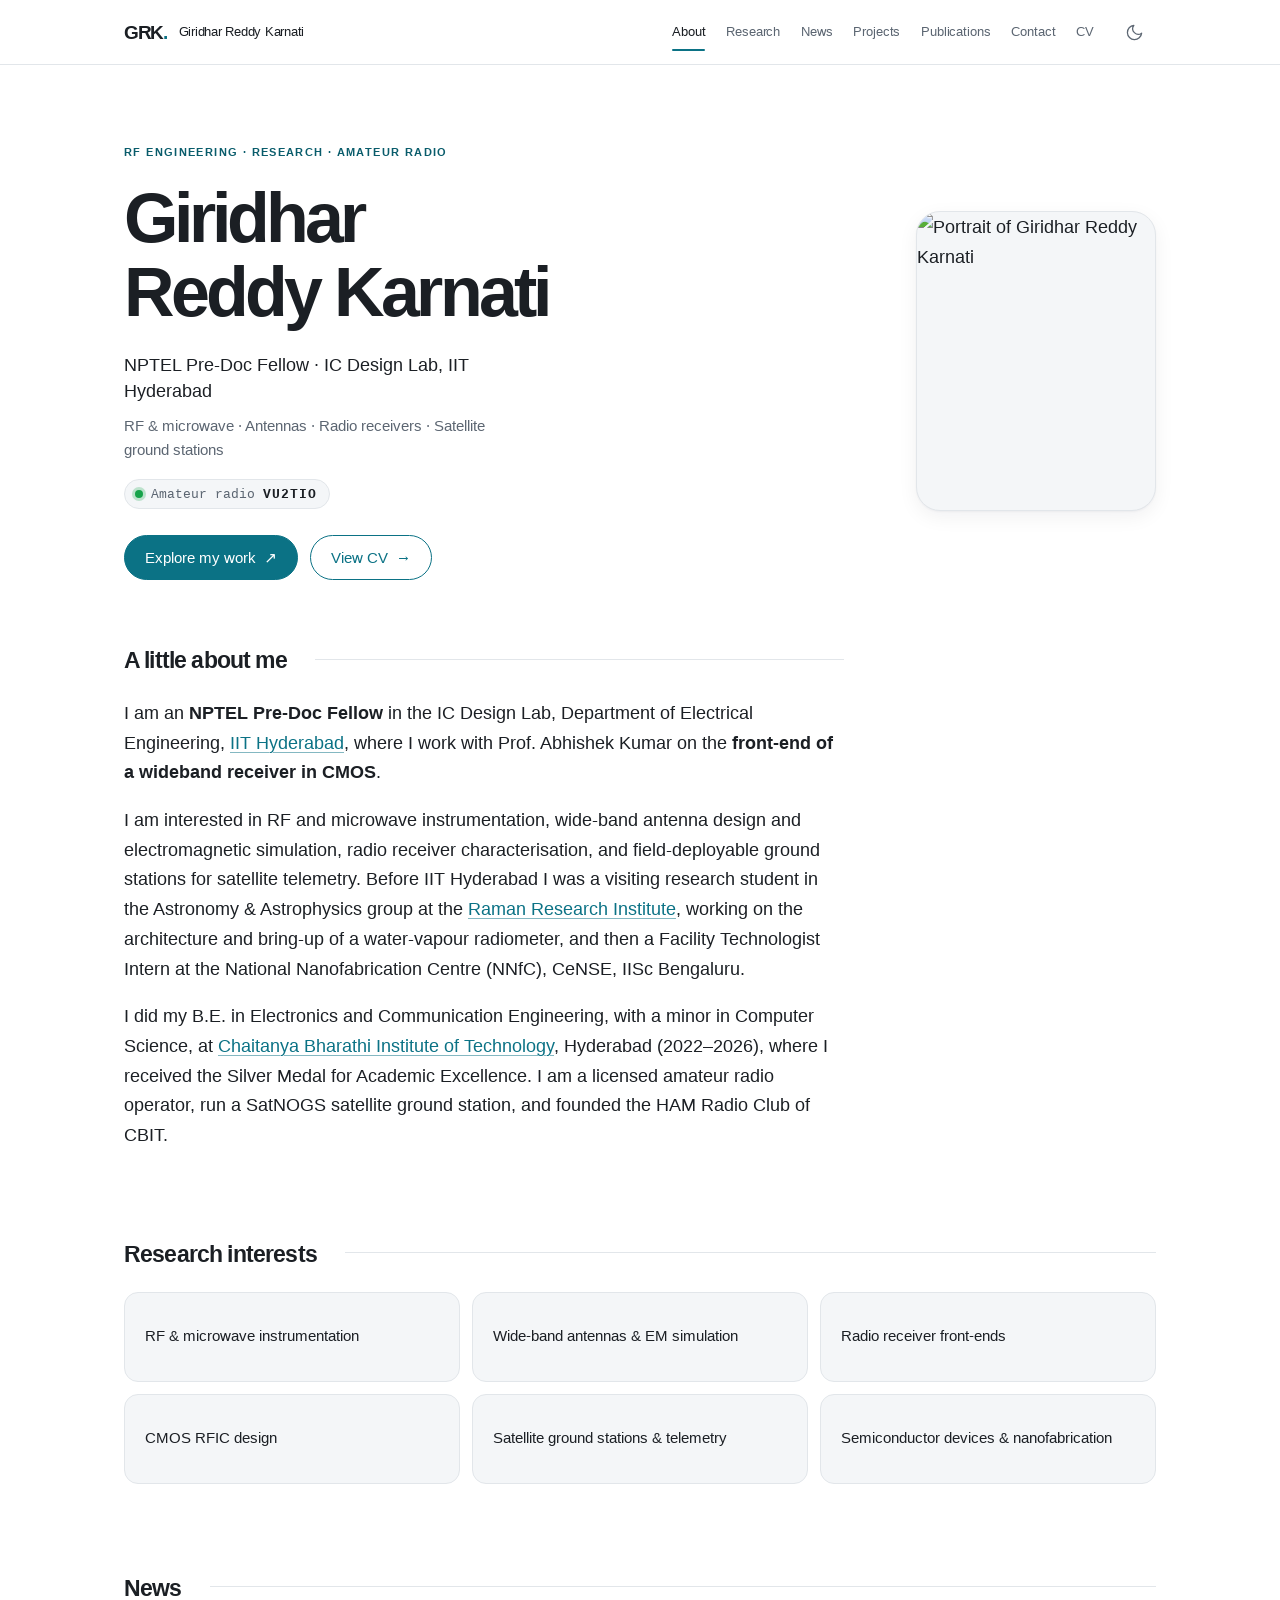
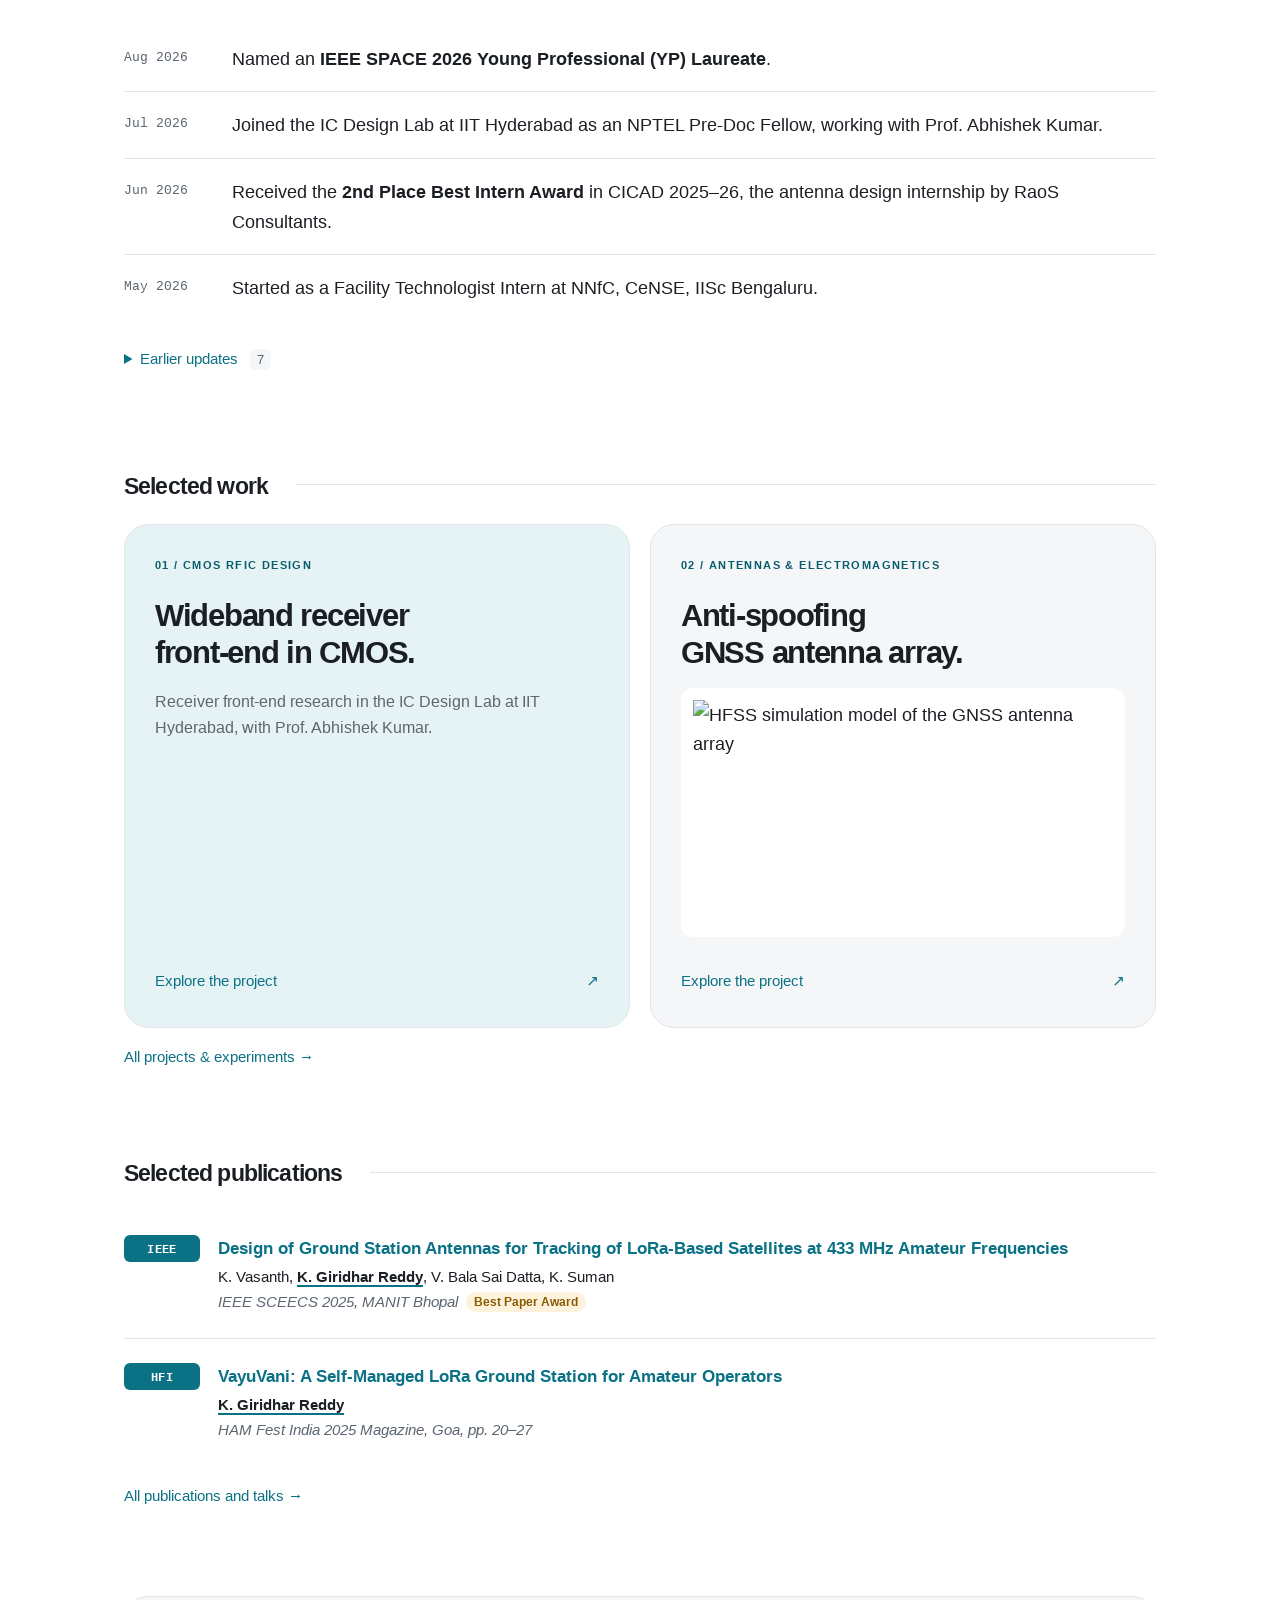
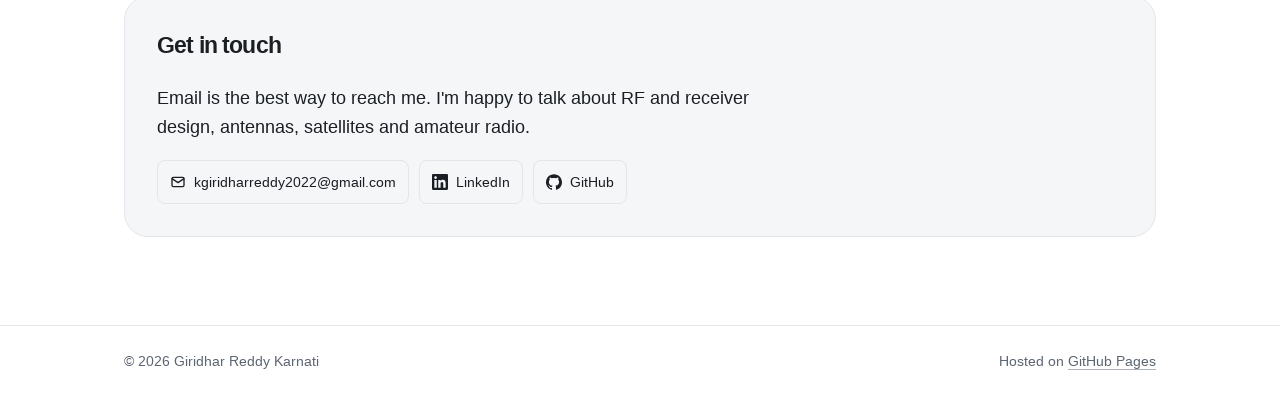
==== index.html @ cb10582d "Refine portfolio navigation, section browsing and visual hierarchy" ====
<!doctype html>
<html lang="en">
  <head>
    <meta charset="utf-8" />
    <meta name="viewport" content="width=device-width, initial-scale=1" />
    <title>Giridhar Reddy Karnati</title>
    <meta
      name="description"
      content="Giridhar Reddy Karnati (K. Giridhar Reddy) — NPTEL Pre-Doc Fellow in the IC Design Lab at IIT Hyderabad, working on RF and microwave instrumentation, wide-band antennas, radio receivers and satellite ground stations."
    />
    <meta name="author" content="Giridhar Reddy Karnati" />
    <link rel="canonical" href="https://giridharreddyk.github.io/" />

    <!-- How the link looks when shared on LinkedIn / WhatsApp / X -->
    <meta property="og:type" content="profile" />
    <meta property="og:site_name" content="Giridhar Reddy Karnati" />
    <meta property="og:title" content="Giridhar Reddy Karnati" />
    <meta property="og:description" content="NPTEL Pre-Doc Fellow, IC Design Lab, IIT Hyderabad · RF & microwave, antennas, radio receivers, satellite ground stations · VU2TIO" />
    <meta property="og:url" content="https://giridharreddyk.github.io/" />
    <meta property="og:image" content="https://giridharreddyk.github.io/assets/img/og-card.jpg" />
    <meta property="og:image:width" content="1200" />
    <meta property="og:image:height" content="630" />
    <meta property="og:image:alt" content="Giridhar Reddy Karnati: photo, name, role and research areas" />
    <meta name="twitter:card" content="summary_large_image" />
    <meta name="theme-color" content="#0b7285" />

    <link rel="icon" href="assets/img/favicon.svg" type="image/svg+xml" />

    <!-- Apply the saved light/dark choice before the page paints -->
    <script>
      (function () {
        try {
          var t = localStorage.getItem("theme");
          if (t === "light" || t === "dark") document.documentElement.setAttribute("data-theme", t);
        } catch (e) {}
      })();
    </script>

    <link rel="preload" href="assets/fonts/ibm-plex-sans-latin.woff2" as="font" type="font/woff2" crossorigin />
    <link rel="preload" href="assets/fonts/ibm-plex-serif-600-latin.woff2" as="font" type="font/woff2" crossorigin />
    <link
      rel="preload"
      as="image"
      href="assets/img/profile.jpg"
      imagesrcset="assets/img/profile-300.jpg 300w, assets/img/profile.jpg 600w"
      imagesizes="(max-width: 640px) 140px, 240px"
      type="image/jpeg"
      fetchpriority="high"
    />
    <link rel="stylesheet" href="assets/css/style.css" />
    <script src="assets/js/main.js" defer></script>

    <!-- Structured data (schema.org Person) -->
    <script type="application/ld+json">
      {
        "@context": "https://schema.org",
        "@type": "Person",
        "@id": "https://giridharreddyk.github.io/#me",
        "name": "Giridhar Reddy Karnati",
        "alternateName": ["K. Giridhar Reddy", "Karnati Giridhar Reddy"],
        "url": "https://giridharreddyk.github.io/",
        "image": "https://giridharreddyk.github.io/assets/img/profile.jpg",
        "jobTitle": "NPTEL Pre-Doc Fellow",
        "affiliation": {
          "@type": "CollegeOrUniversity",
          "name": "Indian Institute of Technology Hyderabad"
        },
        "alumniOf": {
          "@type": "CollegeOrUniversity",
          "name": "Chaitanya Bharathi Institute of Technology"
        },
        "memberOf": [
          { "@type": "Organization", "name": "IEEE" },
          { "@type": "Organization", "name": "AMSAT" },
          { "@type": "Organization", "name": "Applied Computational Electromagnetics Society" },
          { "@type": "Organization", "name": "RISC-V International" }
        ],
        "knowsAbout": [
          "RF and microwave engineering",
          "Antenna design",
          "Electromagnetic simulation",
          "Radio receivers",
          "Satellite ground stations",
          "Nanofabrication"
        ],
        "sameAs": ["https://www.linkedin.com/in/kgiridharreddy", "https://github.com/giridharreddyk"]
      }
    </script>
  </head>

  <body class="home-page">
    <a class="skip-link" href="#main">Skip to content</a>

    <header class="site-header">
      <nav class="container nav" aria-label="Main">
        <a class="brand" href="#about" aria-label="Giridhar Reddy Karnati — home"><span class="brand-mark" aria-hidden="true">GRK<span>.</span></span><span class="brand-name">Giridhar Reddy Karnati</span></a>
        <div class="nav-right">
          <button class="icon-btn nav-toggle" type="button" aria-expanded="false" aria-controls="nav-links" aria-label="Open menu">
            <svg viewBox="0 0 24 24" aria-hidden="true"><path class="menu-line-top" d="M4 8h16" /><path class="menu-line-bottom" d="M4 16h16" /></svg>
          </button>
          <ul class="nav-links" id="nav-links">
            <li><a href="#about">About</a></li>
            <li><a href="#research">Research</a></li>
            <li><a href="#news">News</a></li>
            <li><a href="#projects">Projects</a></li>
            <li><a href="#publications">Publications</a></li>
            <li><a href="#contact">Contact</a></li>
            <li><a href="cv.html">CV</a></li>
          </ul>
          <button class="icon-btn theme-toggle" type="button" aria-label="Toggle dark mode">
            <svg class="icon-moon" viewBox="0 0 24 24" aria-hidden="true"><path d="M21 12.8A9 9 0 1 1 11.2 3a7 7 0 0 0 9.8 9.8z" /></svg>
            <svg class="icon-sun" viewBox="0 0 24 24" aria-hidden="true">
              <circle cx="12" cy="12" r="4" />
              <path d="M12 2v2M12 20v2M4.9 4.9l1.4 1.4M17.7 17.7l1.4 1.4M2 12h2M20 12h2M4.9 19.1l1.4-1.4M17.7 6.3l1.4-1.4" />
            </svg>
          </button>
        </div>
      </nav>
    </header>

    <main id="main" class="page" tabindex="-1">
      <div class="container">
        <!-- ===== Intro ===== -->
        <section id="about" class="hero" tabindex="-1" aria-labelledby="name">
          <div>
            <p class="eyebrow">RF engineering · Research · Amateur radio</p>
            <h1 id="name" class="hero-name">Giridhar Reddy Karnati</h1>
            <p class="hero-role">NPTEL Pre-Doc Fellow · IC Design Lab, IIT Hyderabad</p>
            <p class="hero-meta">RF &amp; microwave · Antennas · Radio receivers · Satellite ground stations</p>
            <p class="callsign" title="Licensed amateur radio operator (General Grade)">
              <span class="dot" aria-hidden="true"></span>
              Amateur radio <b>VU2TIO</b>
            </p>
            <div class="hero-actions">
              <a class="btn" href="#projects">Explore my work <span aria-hidden="true">↗</span></a>
              <a class="btn btn-ghost" href="cv.html">View CV <span aria-hidden="true">→</span></a>
            </div>
          </div>
          <figure class="hero-photo">
            <img
              src="assets/img/profile.jpg"
              srcset="assets/img/profile-300.jpg 300w, assets/img/profile.jpg 600w"
              sizes="(max-width: 640px) 140px, 240px"
              alt="Portrait of Giridhar Reddy Karnati"
              width="600"
              height="750"
              fetchpriority="high"
              decoding="sync"
              onerror="this.onerror=null;this.removeAttribute('srcset');this.src='assets/img/profile-placeholder.svg'"
            />
          </figure>
        </section>

        <!-- ===== About ===== -->
        <section class="prose about-copy" aria-labelledby="about-title">
          <h2 class="section-title" id="about-title">A little about me</h2>
          <p>
            I am an <strong>NPTEL Pre-Doc Fellow</strong> in the IC Design Lab, Department of Electrical Engineering,
            <a href="https://www.iith.ac.in/">IIT Hyderabad</a>, where I work with Prof. Abhishek Kumar on the
            <strong>front-end of a wideband receiver in CMOS</strong>.
          </p>
          <p>
            I am interested in RF and microwave instrumentation, wide-band antenna design and electromagnetic simulation, radio
            receiver characterisation, and field-deployable ground stations for satellite telemetry. Before IIT Hyderabad I was a
            visiting research student in the Astronomy &amp; Astrophysics group at the
            <a href="https://www.rri.res.in/">Raman Research Institute</a>, working on the architecture and bring-up of a
            water-vapour radiometer, and then a Facility Technologist Intern at the National Nanofabrication Centre (NNfC), CeNSE,
            IISc Bengaluru.
          </p>
          <p>
            I did my B.E. in Electronics and Communication Engineering, with a minor in Computer Science, at
            <a href="https://www.cbit.ac.in/">Chaitanya Bharathi Institute of Technology</a>, Hyderabad (2022–2026), where I
            received the Silver Medal for Academic Excellence. I am a licensed amateur radio operator, run a SatNOGS satellite
            ground station, and founded the HAM Radio Club of CBIT.
          </p>
        </section>

        <!-- ===== Interests ===== -->
        <section id="research" class="section" tabindex="-1" aria-labelledby="interests-title">
          <h2 class="section-title" id="interests-title">Research interests</h2>
          <ul class="chips">
            <li class="chip">RF &amp; microwave instrumentation</li>
            <li class="chip">Wide-band antennas &amp; EM simulation</li>
            <li class="chip">Radio receiver front-ends</li>
            <li class="chip">CMOS RFIC design</li>
            <li class="chip">Satellite ground stations &amp; telemetry</li>
            <li class="chip">Semiconductor devices &amp; nanofabrication</li>
          </ul>
        </section>

        <!-- ===== News ===== -->
        <section id="news" class="section" tabindex="-1" aria-labelledby="news-title">
          <h2 class="section-title" id="news-title">News</h2>
          <ul class="news">
            <li>
              <time datetime="2026-08">Aug 2026</time>
              <span>Named an <strong>IEEE SPACE 2026 Young Professional (YP) Laureate</strong>.</span>
            </li>
            <li>
              <time datetime="2026-07">Jul 2026</time>
              <span>Joined the IC Design Lab at IIT Hyderabad as an NPTEL Pre-Doc Fellow, working with Prof. Abhishek Kumar.</span>
            </li>
            <li>
              <time datetime="2026-06">Jun 2026</time>
              <span>Received the <strong>2nd Place Best Intern Award</strong> in CICAD 2025–26, the antenna design internship by RaoS Consultants.</span>
            </li>
            <li>
              <time datetime="2026-05">May 2026</time>
              <span>Started as a Facility Technologist Intern at NNfC, CeNSE, IISc Bengaluru.</span>
            </li>
          </ul>
          <details class="news-archive">
            <summary>Earlier updates <span class="archive-count">7</span></summary>
            <ul class="news">
            <li>
              <time datetime="2026-01">Jan 2026</time>
              <span>Received the <strong>Dayton Amateur Radio Association Scholarship</strong> from the ARRL Foundation (USA), featured in <em>QST</em>.</span>
            </li>
            <li>
              <time datetime="2025-12">Dec 2025</time>
              <span>Attended IEEE MAPCON 2025 in Kochi as a B.Tech Initiative student, with a travel grant.</span>
            </li>
            <li>
              <time datetime="2025-11">Nov 2025</time>
              <span>Joined the Raman Research Institute, Bengaluru as a Visiting Research Student, working on a water-vapour radiometer.</span>
            </li>
            <li>
              <time datetime="2025-10">Oct 2025</time>
              <span>
                Gave a talk at <a href="https://hfi2025.in/">HamFest India 2025</a>, Goa, on running a private, self-managed LoRa
                satellite ground station with VayuVani, the open-source platform created by Chandra Tungathurthi.
              </span>
            </li>
            <li>
              <time datetime="2025-07">Jul 2025</time>
              <span>Selected as one of 100 students nationwide for the IISc Electrical Engineering Summer School (EESS-25).</span>
            </li>
            <li>
              <time datetime="2025-03">Mar 2025</time>
              <span>
                Won <strong>1st place</strong> for paper presentation at VANSH-2K25 (Vignan Institute of Technology and Science)
                and for poster presentation at Aakruthi 2025 (University College of Engineering, Osmania University).
              </span>
            </li>
            <li>
              <time datetime="2025-01">Jan 2025</time>
              <span>
                Won the <strong>Best Paper Award</strong> at IEEE SCEECS 2025, MANIT Bhopal, for our paper on
                <a href="publications.html">ground-station antennas for 433 MHz LoRa satellites</a>.
              </span>
            </li>
            </ul>
          </details>
        </section>

        <!-- Selected work: links open the full project descriptions. -->
        <section id="projects" class="section" tabindex="-1" aria-labelledby="projects-title">
          <h2 class="section-title" id="projects-title">Selected work</h2>
          <ul class="featured-work">
            <li class="work-card work-card-current">
              <p class="eyebrow">01 / CMOS RFIC design</p>
              <h3>Wideband receiver<br />front-end in CMOS.</h3>
              <p>Receiver front-end research in the IC Design Lab at IIT Hyderabad, with Prof. Abhishek Kumar.</p>
              <a class="work-link" href="projects.html#wideband-receiver">Explore the project <span aria-hidden="true">↗</span></a>
            </li>
            <li class="work-card">
              <p class="eyebrow">02 / Antennas &amp; electromagnetics</p>
              <h3>Anti-spoofing<br />GNSS antenna array.</h3>
              <figure class="work-figure">
                <img src="assets/img/projects/crpa-hfss-model.png" alt="HFSS simulation model of the GNSS antenna array" width="678" height="466" loading="lazy" decoding="async" />
              </figure>
              <a class="work-link" href="projects.html#gnss-array">Explore the project <span aria-hidden="true">↗</span></a>
            </li>
          </ul>
          <p class="more"><a href="projects.html">All projects &amp; experiments <span aria-hidden="true">→</span></a></p>
        </section>

        <!-- ===== Selected publications ===== -->
        <section id="publications" class="section" tabindex="-1" aria-labelledby="pubs-title">
          <h2 class="section-title" id="pubs-title">Selected publications</h2>
          <ol class="pub-list">
            <li class="pub">
              <span class="pub-badge">IEEE</span>
              <div class="pub-body">
                <p class="pub-title">
                  <a href="https://ieeexplore.ieee.org/document/10940725">Design of Ground Station Antennas for Tracking of LoRa-Based Satellites at 433 MHz Amateur Frequencies</a>
                </p>
                <p class="pub-authors">K. Vasanth, <span class="me">K. Giridhar Reddy</span>, V. Bala Sai Datta, K. Suman</p>
                <p class="pub-venue">IEEE SCEECS 2025, MANIT Bhopal <span class="award">Best Paper Award</span></p>
              </div>
            </li>
            <li class="pub">
              <span class="pub-badge">HFI</span>
              <div class="pub-body">
                <p class="pub-title">
                  <a href="https://hfi2025.in/hfimag.pdf">VayuVani: A Self-Managed LoRa Ground Station for Amateur Operators</a>
                </p>
                <p class="pub-authors"><span class="me">K. Giridhar Reddy</span></p>
                <p class="pub-venue">HAM Fest India 2025 Magazine, Goa, pp. 20–27</p>
              </div>
            </li>
          </ol>
          <p class="more"><a href="publications.html">All publications and talks →</a></p>
        </section>

        <!-- ===== Contact ===== -->
        <section id="contact" class="section" tabindex="-1" aria-labelledby="contact-title">
          <h2 class="section-title" id="contact-title">Get in touch</h2>
          <p>Email is the best way to reach me. I'm happy to talk about RF and receiver design, antennas, satellites and amateur radio.</p>
          <ul class="socials">
            <li>
              <a href="mailto:kgiridharreddy2022@gmail.com">
                <svg class="stroke" viewBox="0 0 24 24" aria-hidden="true"><rect x="3" y="5" width="18" height="14" rx="2" /><path d="m3 7 9 6 9-6" /></svg>
                kgiridharreddy2022@gmail.com
              </a>
            </li>
            <li>
              <a href="https://www.linkedin.com/in/kgiridharreddy" rel="me">
                <svg viewBox="0 0 24 24" aria-hidden="true">
                  <path
                    d="M20.447 20.452h-3.554v-5.569c0-1.328-.027-3.037-1.852-3.037-1.853 0-2.136 1.445-2.136 2.939v5.667H9.351V9h3.414v1.561h.046c.477-.9 1.637-1.85 3.37-1.85 3.601 0 4.267 2.37 4.267 5.455v6.286zM5.337 7.433c-1.144 0-2.063-.926-2.063-2.065 0-1.138.92-2.063 2.063-2.063 1.14 0 2.064.925 2.064 2.063 0 1.139-.925 2.065-2.064 2.065zm1.782 13.019H3.555V9h3.564v11.452zM22.225 0H1.771C.792 0 0 .774 0 1.729v20.542C0 23.227.792 24 1.771 24h20.451C23.2 24 24 23.227 24 22.271V1.729C24 .774 23.2 0 22.222 0h.003z"
                  />
                </svg>
                LinkedIn
              </a>
            </li>
            <li>
              <a href="https://github.com/giridharreddyk" rel="me">
                <svg viewBox="0 0 24 24" aria-hidden="true">
                  <path
                    d="M12 .297c-6.63 0-12 5.373-12 12 0 5.303 3.438 9.8 8.205 11.385.6.113.82-.258.82-.577 0-.285-.01-1.04-.015-2.04-3.338.724-4.042-1.61-4.042-1.61C4.422 18.07 3.633 17.7 3.633 17.7c-1.087-.744.084-.729.084-.729 1.205.084 1.838 1.236 1.838 1.236 1.07 1.835 2.809 1.305 3.495.998.108-.776.417-1.305.76-1.605-2.665-.3-5.466-1.332-5.466-5.93 0-1.31.465-2.38 1.235-3.22-.135-.303-.54-1.523.105-3.176 0 0 1.005-.322 3.3 1.23.96-.267 1.98-.399 3-.405 1.02.006 2.04.138 3 .405 2.28-1.552 3.285-1.23 3.285-1.23.645 1.653.24 2.873.12 3.176.765.84 1.23 1.91 1.23 3.22 0 4.61-2.805 5.625-5.475 5.92.42.36.81 1.096.81 2.22 0 1.606-.015 2.896-.015 3.286 0 .315.21.69.825.57C20.565 22.092 24 17.592 24 12.297c0-6.627-5.373-12-12-12"
                  />
                </svg>
                GitHub
              </a>
            </li>
          </ul>
        </section>
      </div>
    </main>

    <footer class="site-footer">
      <div class="container">
        <p>© <span data-year>2026</span> Giridhar Reddy Karnati</p>
        <p>Hosted on <a href="https://pages.github.com/">GitHub Pages</a></p>
      </div>
    </footer>
  </body>
</html>
---- assets/css/style.css ----
/* ==========================================================================
   Giridhar Reddy Karnati — personal website
   Hand-written stylesheet: no frameworks, no build step.
   Written in modern CSS: light-dark() colour tokens, native nesting and
   logical properties.

   Sections
   0. Fonts
   1. Design tokens (colours, fonts, sizes)
   2. Base / reset
   3. Header & navigation
   4. Page layout & headings
   5. Home page (hero, chips, news, socials)
   6. Publications
   7. Projects
   8. CV
   9. Footer, 404, utilities
   10. Print
   ========================================================================== */

/* ---------- Fonts: IBM Plex, self-hosted (SIL OFL 1.1, see assets/fonts/LICENSE.txt) ---------- */
@font-face {
  font-family: "IBM Plex Sans";
  font-style: normal;
  font-weight: 400 600;
  font-display: swap;
  src: url("../fonts/ibm-plex-sans-latin.woff2") format("woff2");
  unicode-range: U+0000-00FF, U+0131, U+0152-0153, U+02BB-02BC, U+02C6, U+02DA, U+02DC, U+0304, U+0308, U+0329, U+2000-206F, U+20AC, U+2122, U+2191, U+2193, U+2212, U+2215, U+FEFF, U+FFFD;
}

@font-face {
  font-family: "IBM Plex Sans";
  font-style: normal;
  font-weight: 400 600;
  font-display: swap;
  src: url("../fonts/ibm-plex-sans-greek.woff2") format("woff2");
  unicode-range: U+0370-0377, U+037A-037F, U+0384-038A, U+038C, U+038E-03A1, U+03A3-03FF;
}

@font-face {
  font-family: "IBM Plex Sans";
  font-style: italic;
  font-weight: 400;
  font-display: swap;
  src: url("../fonts/ibm-plex-sans-400-italic-latin.woff2") format("woff2");
  unicode-range: U+0000-00FF, U+0131, U+0152-0153, U+02BB-02BC, U+02C6, U+02DA, U+02DC, U+0304, U+0308, U+0329, U+2000-206F, U+20AC, U+2122, U+2191, U+2193, U+2212, U+2215, U+FEFF, U+FFFD;
}

@font-face {
  font-family: "IBM Plex Serif";
  font-style: normal;
  font-weight: 500;
  font-display: swap;
  src: url("../fonts/ibm-plex-serif-500-latin.woff2") format("woff2");
  unicode-range: U+0000-00FF, U+0131, U+0152-0153, U+02BB-02BC, U+02C6, U+02DA, U+02DC, U+0304, U+0308, U+0329, U+2000-206F, U+20AC, U+2122, U+2191, U+2193, U+2212, U+2215, U+FEFF, U+FFFD;
}

@font-face {
  font-family: "IBM Plex Serif";
  font-style: normal;
  font-weight: 600;
  font-display: swap;
  src: url("../fonts/ibm-plex-serif-600-latin.woff2") format("woff2");
  unicode-range: U+0000-00FF, U+0131, U+0152-0153, U+02BB-02BC, U+02C6, U+02DA, U+02DC, U+0304, U+0308, U+0329, U+2000-206F, U+20AC, U+2122, U+2191, U+2193, U+2212, U+2215, U+FEFF, U+FFFD;
}

@font-face {
  font-family: "IBM Plex Mono";
  font-style: normal;
  font-weight: 400;
  font-display: swap;
  src: url("../fonts/ibm-plex-mono-400-latin.woff2") format("woff2");
  unicode-range: U+0000-00FF, U+0131, U+0152-0153, U+02BB-02BC, U+02C6, U+02DA, U+02DC, U+0304, U+0308, U+0329, U+2000-206F, U+20AC, U+2122, U+2191, U+2193, U+2212, U+2215, U+FEFF, U+FFFD;
}

@font-face {
  font-family: "IBM Plex Mono";
  font-style: normal;
  font-weight: 600;
  font-display: swap;
  src: url("../fonts/ibm-plex-mono-600-latin.woff2") format("woff2");
  unicode-range: U+0000-00FF, U+0131, U+0152-0153, U+02BB-02BC, U+02C6, U+02DA, U+02DC, U+0304, U+0308, U+0329, U+2000-206F, U+20AC, U+2122, U+2191, U+2193, U+2212, U+2215, U+FEFF, U+FFFD;
}

/* Metric-matched fallbacks: a local system font scaled to take the same space as IBM Plex,
   so text does not reflow (layout shift) when the web fonts finish loading. */
@font-face {
  font-family: "IBM Plex Sans Fallback";
  font-style: normal;
  font-weight: 400;
  src: local("Arial"), local("Helvetica"), local("Liberation Sans"), local("Arimo");
  size-adjust: 100.21%;
  ascent-override: 102.29%;
  descent-override: 27.44%;
  line-gap-override: 0.00%;
}

@font-face {
  font-family: "IBM Plex Sans Fallback";
  font-style: normal;
  font-weight: 600;
  src: local("Arial Bold"), local("Arial-BoldMT"), local("Helvetica Bold"), local("Liberation Sans Bold"), local("Arimo Bold");
  size-adjust: 97.35%;
  ascent-override: 105.29%;
  descent-override: 28.25%;
  line-gap-override: 0.00%;
}

@font-face {
  font-family: "IBM Plex Sans Fallback";
  font-style: italic;
  font-weight: 400;
  src: local("Arial Italic"), local("Arial-ItalicMT"), local("Helvetica Oblique"), local("Liberation Sans Italic"), local("Arimo Italic");
  size-adjust: 98.89%;
  ascent-override: 103.65%;
  descent-override: 27.81%;
  line-gap-override: 0.00%;
}

@font-face {
  font-family: "IBM Plex Serif Fallback";
  font-style: normal;
  font-weight: 500;
  src: local("Times New Roman"), local("TimesNewRomanPSMT"), local("Times"), local("Liberation Serif"), local("Tinos");
  size-adjust: 116.53%;
  ascent-override: 87.96%;
  descent-override: 23.60%;
  line-gap-override: 0.00%;
}

@font-face {
  font-family: "IBM Plex Serif Fallback";
  font-style: normal;
  font-weight: 600;
  src: local("Times New Roman Bold"), local("TimesNewRomanPS-BoldMT"), local("Times Bold"), local("Liberation Serif Bold"), local("Tinos Bold");
  size-adjust: 110.99%;
  ascent-override: 92.35%;
  descent-override: 24.78%;
  line-gap-override: 0.00%;
}

@font-face {
  font-family: "IBM Plex Mono Fallback";
  font-style: normal;
  font-weight: 400;
  src: local("Courier New"), local("CourierNewPSMT"), local("Liberation Mono"), local("Cousine");
  size-adjust: 99.98%;
  ascent-override: 102.52%;
  descent-override: 27.50%;
  line-gap-override: 0.00%;
}

@font-face {
  font-family: "IBM Plex Mono Fallback";
  font-style: normal;
  font-weight: 600;
  src: local("Courier New Bold"), local("CourierNewPS-BoldMT"), local("Liberation Mono Bold"), local("Cousine Bold");
  size-adjust: 99.98%;
  ascent-override: 102.52%;
  descent-override: 27.50%;
  line-gap-override: 0.00%;
}

/* ---------- 1. Design tokens ---------- */
:root {
  /* Follows the system theme. The toggle forces one through [data-theme], below. */
  color-scheme: light dark;

  /* colours: light-dark(<light>, <dark>) */
  --bg: light-dark(#ffffff, #0f1215);
  --bg-soft: light-dark(#f4f6f8, #171b20);
  --surface: light-dark(#ffffff, #151a1f);
  --text: light-dark(#1b1f24, #e4e8ec);
  --text-muted: light-dark(#5c6672, #9aa5b1);
  --border: light-dark(#e2e6ea, #262d35);
  --accent: light-dark(#0b7285, #4fc3d1);
  --accent-strong: light-dark(#095c6b, #86dae3);
  --accent-soft: light-dark(#e5f3f5, rgba(79, 195, 209, 0.12));
  --on-accent: light-dark(#ffffff, #0f1215);
  --code-bg: light-dark(#f3f5f7, #1a1f25);
  --live: light-dark(#16a34a, #4ade80);
  --live-text: light-dark(#166534, #4ade80); /* text on the tinted status pill (4.5:1) */
  --award-bg: light-dark(#fdf3dc, rgba(246, 196, 83, 0.14));
  --award-text: light-dark(#8a5a00, #f6c453);
  --figure-bg: light-dark(#ffffff, #f4f6f8);

  /* tokens that light-dark() cannot express (it only takes colours): light values */
  --shadow: 0 1px 2px rgba(16, 24, 40, 0.04), 0 6px 20px rgba(16, 24, 40, 0.06);
  --icon-sun: none; /* which icon the theme button shows */
  --icon-moon: block;

  --font-sans: "IBM Plex Sans", "IBM Plex Sans Fallback", system-ui, -apple-system, "Segoe UI", Roboto, sans-serif;
  --font-serif: "IBM Plex Serif", "IBM Plex Serif Fallback", Georgia, "Times New Roman", serif;
  --font-mono: "IBM Plex Mono", "IBM Plex Mono Fallback", ui-monospace, SFMono-Regular, Menlo, Consolas, monospace;

  --maxw: 1080px;
  --radius: 10px;
  --header-h: 64px;
}

:root[data-theme="light"] {
  color-scheme: light;
}

:root[data-theme="dark"] {
  color-scheme: dark;
}

/* Dark values of the non-colour tokens: used when the visitor's system is dark
   (unless they picked light), or when they explicitly picked dark. */
@media (prefers-color-scheme: dark) {
  :root:not([data-theme="light"]) {
    --shadow: 0 6px 24px rgba(0, 0, 0, 0.35);
    --icon-sun: block;
    --icon-moon: none;
  }
}

:root[data-theme="dark"] {
  --shadow: 0 6px 24px rgba(0, 0, 0, 0.35);
  --icon-sun: block;
  --icon-moon: none;
}

/* ---------- 2. Base / reset ---------- */
*,
*::before,
*::after {
  box-sizing: border-box;
}

html {
  -webkit-text-size-adjust: 100%;
  scroll-padding-block-start: calc(var(--header-h) + 16px);
}

body {
  margin: 0;
  min-height: 100vh;
  display: flex;
  flex-direction: column;
  background: var(--bg);
  color: var(--text);
  font-family: var(--font-sans);
  font-size: clamp(1rem, 0.95rem + 0.25vw, 1.125rem); /* 16px on phones, growing to 18px on wide screens */
  line-height: 1.65;
  -webkit-font-smoothing: antialiased;
  text-rendering: optimizeLegibility;
}

main {
  flex: 1;
}

img {
  max-width: 100%;
  height: auto;
  display: block;
}

a {
  color: var(--accent);
  text-decoration: none;
  text-underline-offset: 3px;

  &:hover {
    text-decoration: underline;
  }
}

/* Links inside running text are underlined, so they do not rely on colour alone */
.prose a,
.news a,
.card p a,
.pub-note a,
.muted a,
.entry-org a,
.site-footer a {
  text-decoration: underline;
  text-decoration-thickness: 1px;
  text-decoration-color: color-mix(in srgb, currentColor 50%, transparent);

  &:hover {
    text-decoration-color: currentColor;
  }
}

:focus-visible {
  outline: 2px solid var(--accent);
  outline-offset: 2px;
  border-radius: 4px;
}

/* <main> only takes focus from the skip link; it is not interactive, so no ring */
main:focus-visible {
  outline: none;
}

h1,
h2,
h3,
h4 {
  line-height: 1.25;
  font-weight: 600;
  color: var(--text);
}

/* the [hidden] attribute must always win, even over display:flex/grid */
[hidden] {
  display: none !important;
}

.container {
  width: 100%;
  max-width: var(--maxw);
  margin-inline: auto;
  padding-inline: 24px;

  @media (max-width: 600px) {
    padding-inline: 16px;
  }
}

.skip-link {
  position: absolute;
  inset-inline-start: -9999px;
  inset-block-start: 12px;
  z-index: 100;
  padding: 8px 12px;
  background: var(--surface);
  border: 1px solid var(--border);
  border-radius: 6px;

  &:focus {
    inset-inline-start: 16px;
  }
}

.visually-hidden {
  position: absolute !important;
  width: 1px;
  height: 1px;
  overflow: hidden;
  clip: rect(0 0 0 0);
  white-space: nowrap;
}

/* ---------- 3. Header & navigation ---------- */
.site-header {
  position: sticky;
  inset-block-start: 0;
  z-index: 50;
  background: var(--bg); /* opaque fallback when blur is unavailable */
  border-block-end: 1px solid var(--border);
}

@supports ((backdrop-filter: blur(20px)) or (-webkit-backdrop-filter: blur(20px))) {
  .site-header {
    background: color-mix(in srgb, var(--bg) 78%, transparent);
    -webkit-backdrop-filter: saturate(160%) blur(20px);
    backdrop-filter: saturate(160%) blur(20px);
  }
}

.nav {
  display: flex;
  align-items: center;
  justify-content: space-between;
  gap: 20px;
  min-height: 64px;
}
.brand {
  display: inline-flex;
  align-items: center;
  flex: none;
  gap: 12px;
  color: var(--text);
  white-space: nowrap;
}
.brand:hover { text-decoration: none; }
.brand-mark { font-size: 1.2rem; font-weight: 600; letter-spacing: -0.07em; }
.brand-mark span { color: var(--accent); }
.brand-name { font-size: 0.8rem; font-weight: 500; letter-spacing: -0.02em; }
.nav-right { display: flex; align-items: center; gap: 14px; }
.nav-links {
  display: flex;
  align-items: center;
  gap: clamp(4px, 1vw, 16px);
  list-style: none;
  margin: 0;
  padding: 0;
}
.nav-links a {
  position: relative;
  display: flex;
  align-items: center;
  min-height: 44px;
  padding-inline: 4px;
  color: var(--text-muted);
  font-size: 0.8rem;
  font-weight: 400;
  letter-spacing: -0.01em;
  white-space: nowrap;
  transition: color 160ms ease;
}
.nav-links a:hover { color: var(--text); text-decoration: none; }
.nav-links a[aria-current] { color: var(--text); }
.nav-links a[aria-current]::after {
  content: "";
  position: absolute;
  inset-inline: 4px;
  inset-block-end: 3px;
  height: 2px;
  border-radius: 2px;
  background: var(--accent);
}
.icon-btn {
  display: inline-flex;
  flex: none;
  align-items: center;
  justify-content: center;
  width: 44px;
  height: 44px;
  padding: 0;
  border: 0;
  border-radius: 50%;
  background: transparent;
  color: var(--text-muted);
  cursor: pointer;
}
.icon-btn:hover { color: var(--text); background: var(--bg-soft); }
.icon-btn svg {
  width: 19px;
  height: 19px;
  fill: none;
  stroke: currentColor;
  stroke-width: 1.6;
  stroke-linecap: round;
  stroke-linejoin: round;
}
.theme-toggle .icon-sun { display: var(--icon-sun); }
.theme-toggle .icon-moon { display: var(--icon-moon); }
.nav-toggle { display: none; }
.nav-toggle path { transform-origin: center; transition: transform 160ms ease; }
.nav-toggle[aria-expanded="true"] .menu-line-top { transform: translateY(4px) rotate(45deg); }
.nav-toggle[aria-expanded="true"] .menu-line-bottom { transform: translateY(-4px) rotate(-45deg); }

@media (max-width: 1040px) {
  .brand-name { display: none; }
}

/* Tablet and desktop keep the horizontal bar. Only phones use a disclosure. */
@media (max-width: 639px) {
  .site-header:not(.nav-ready) { position: static; }
  .nav { flex-wrap: wrap; gap: 0; }
  .nav-right { gap: 4px; }
  .brand-name { display: inline; }
  .nav-links {
    position: absolute;
    inset-inline: 0;
    inset-block-start: 100%;
    display: flex; /* links remain usable when JavaScript is unavailable */
    flex-direction: column;
    align-items: stretch;
    gap: 0;
    max-height: calc(100dvh - var(--header-h));
    overflow-y: auto;
    overscroll-behavior: contain;
    padding: 16px 24px 24px;
    background: var(--bg);
    border-block-end: 1px solid var(--border);
    box-shadow: var(--shadow);
  }
  .nav-links a { min-height: 48px; font-size: 1.15rem; padding-inline: 8px; }
  .nav-links a[aria-current]::after { inset-inline: 8px auto; width: 24px; }
  .nav-ready .nav-toggle { display: inline-flex; }
  .nav-ready .nav-links:not(.is-open) { display: none; }
  .site-header:not(.nav-ready) .nav-right { display: contents; }
  .site-header:not(.nav-ready) .nav-links {
    position: static;
    order: 3;
    width: 100%;
    max-height: none;
    box-shadow: none;
  }
}
@media (max-width: 359px) {
  .brand-name { display: none; }
}

/* ---------- 4. Page layout & headings ---------- */
.page {
  padding-block: 48px 72px;

  @media (max-width: 600px) {
    padding-block: 32px 56px;
  }
}

.page-header {
  margin-block-end: 8px;
}

.page-title {
  font-family: var(--font-serif);
  font-size: 2.2rem;
  margin: 0;
  margin-block-end: 8px;
  letter-spacing: -0.01em;

  @media (max-width: 600px) {
    font-size: 1.8rem;
  }
}

.page-lead {
  color: var(--text-muted);
  margin: 0;
  max-width: 62ch;
}

.section {
  margin-block-start: 56px;
  content-visibility: visible; /* stable geometry for anchor navigation and scroll tracking */

  @media (max-width: 600px) {
    margin-block-start: 44px;
  }
}

.section-title {
  display: flex;
  align-items: center;
  gap: 12px;
  margin: 0;
  margin-block-end: 18px;
  color: var(--text-muted);
  font-size: 0.82rem;
  font-weight: 600;
  letter-spacing: 0.12em;
  text-transform: uppercase;

  &::after {
    content: "";
    flex: 1;
    height: 1px;
    background: var(--border);
  }
}

.prose {
  & p {
    margin: 0;
    margin-block-end: 1em;

    &:last-child {
      margin-block-end: 0;
    }
  }
}

.more {
  margin: 0;
  margin-block-start: 16px;
  font-size: 0.95rem;
}

/* buttons */
.btn {
  display: inline-flex;
  align-items: center;
  gap: 8px;
  padding: 9px 16px;
  border: 1px solid var(--accent);
  border-radius: 8px;
  background: var(--accent);
  color: var(--on-accent);
  font: inherit;
  font-size: 0.95rem;
  font-weight: 500;
  cursor: pointer;

  &:hover {
    background: var(--accent-strong);
    border-color: var(--accent-strong);
    text-decoration: none;
  }

  & svg {
    width: 16px;
    height: 16px;
    fill: none;
    stroke: currentColor;
    stroke-width: 2;
    stroke-linecap: round;
    stroke-linejoin: round;
  }
}

.btn-ghost {
  background: transparent;
  color: var(--accent);

  &:hover {
    background: var(--accent-soft);
    border-color: var(--accent);
  }
}

.btn-sm {
  display: inline-block;
  padding: 2px 10px;
  border: 1px solid var(--border);
  border-radius: 6px;
  background: transparent;
  color: var(--text-muted);
  font-family: var(--font-mono);
  font-size: 0.75rem;
  letter-spacing: 0.05em;
  line-height: 1.8;
  text-transform: uppercase;
  cursor: pointer;

  &:hover,
  &[aria-expanded="true"] {
    border-color: var(--accent);
    color: var(--accent);
    text-decoration: none;
  }
}

/* tactile press feedback */
.btn,
.btn-sm,
.icon-btn,
.filter-btn {
  transition: transform 0.08s ease;

  &:active {
    transform: scale(0.96);
  }
}

/* ---------- 5. Home page ---------- */
.hero {
  display: grid;
  grid-template-columns: 1fr 200px;
  gap: 40px;
  align-items: center;
  margin-block-end: 36px;

  @media (max-width: 640px) {
    grid-template-columns: 1fr;
    gap: 20px;
  }
}

.hero-name {
  margin: 0;
  font-family: var(--font-serif);
  font-size: 2.6rem;
  letter-spacing: -0.015em;

  @media (max-width: 640px) {
    font-size: 2rem;
  }
}

.hero-role {
  margin: 0;
  margin-block: 10px 2px;
  font-size: 1.1rem;
}

.hero-meta {
  margin: 0;
  color: var(--text-muted);
  font-size: 0.95rem;
}

.callsign {
  display: inline-flex;
  align-items: center;
  gap: 8px;
  margin: 0;
  margin-block-start: 18px;
  padding-block: 3px;
  padding-inline: 10px 12px;
  border: 1px solid var(--border);
  border-radius: 999px;
  background: var(--bg-soft);
  color: var(--text-muted);
  font-family: var(--font-mono);
  font-size: 0.82rem;

  & b {
    color: var(--text);
    letter-spacing: 0.08em;
  }

  & .dot {
    width: 8px;
    height: 8px;
    border-radius: 50%;
    background: var(--live);
    box-shadow: 0 0 0 3px color-mix(in srgb, var(--live) 25%, transparent);
  }
}

.hero-photo {
  margin: 0;

  & img {
    width: 100%;
    aspect-ratio: 4 / 5;
    object-fit: cover;
    border: 1px solid var(--border);
    border-radius: 14px;
    box-shadow: var(--shadow);
    background: var(--bg-soft);
  }

  @media (max-width: 640px) {
    order: -1;
    width: 140px;
  }
}

.chips {
  display: flex;
  flex-wrap: wrap;
  gap: 8px;
  list-style: none;
  margin: 0;
  padding: 0;
}

.chip {
  padding: 4px 12px;
  border-radius: 999px;
  background: var(--accent-soft);
  color: var(--accent-strong);
  font-size: 0.88rem;
}

.news {
  list-style: none;
  margin: 0;
  padding: 0;

  & li {
    display: grid;
    grid-template-columns: 92px 1fr;
    gap: 16px;
    padding-block: 10px;
    border-block-end: 1px dashed var(--border);

    &:last-child {
      border-block-end: 0;
    }

    @media (max-width: 520px) {
      grid-template-columns: 1fr;
      gap: 0;
    }
  }

  & time {
    padding-block-start: 2px;
    color: var(--text-muted);
    font-family: var(--font-mono);
    font-size: 0.82rem;
    white-space: nowrap;
  }
}

.socials {
  display: flex;
  flex-wrap: wrap;
  gap: 10px;
  list-style: none;
  margin: 0;
  margin-block-start: 16px;
  padding: 0;

  & a {
    display: inline-flex;
    align-items: center;
    gap: 8px;
    max-width: 100%;
    padding: 7px 12px;
    overflow-wrap: anywhere;
    border: 1px solid var(--border);
    border-radius: 8px;
    color: var(--text);
    font-size: 0.9rem;

    &:hover {
      border-color: var(--accent);
      color: var(--accent);
      text-decoration: none;
    }
  }

  & svg {
    width: 16px;
    height: 16px;
    fill: currentColor;
    flex: none;

    &.stroke {
      fill: none;
      stroke: currentColor;
      stroke-width: 2;
      stroke-linecap: round;
      stroke-linejoin: round;
    }
  }
}

/* ---------- 6. Publications ---------- */
.pub-year {
  margin: 0;
  margin-block: 44px 4px;
  color: var(--text-muted);
  font-family: var(--font-serif);
  font-size: 1.35rem;
  font-weight: 500;
}

.pub-list {
  list-style: none;
  margin: 0;
  padding: 0;
}

.pub {
  display: grid;
  grid-template-columns: 76px 1fr;
  gap: 18px;
  padding-block: 18px;
  border-block-end: 1px solid var(--border);

  &:last-child {
    border-block-end: 0;
  }

  @media (max-width: 520px) {
    grid-template-columns: 1fr;
    gap: 8px;
  }
}

.pub-badge {
  align-self: start;
  padding: 4px 6px;
  border-radius: 6px;
  background: var(--accent);
  color: var(--on-accent);
  font-family: var(--font-mono);
  font-size: 0.72rem;
  font-weight: 600;
  letter-spacing: 0.04em;
  text-align: center;

  @media (max-width: 520px) {
    justify-self: start;
  }
}

.pub-body {
  min-width: 0; /* lets long BibTeX lines scroll instead of stretching the grid */
}

.pub-title {
  margin: 0;
  margin-block-end: 4px;
  font-size: 1rem;
  font-weight: 600;
  line-height: 1.45;
}

.pub-authors,
.pub-venue {
  margin: 0;
  font-size: 0.94rem;
}

.pub-authors {
  & .me {
    font-weight: 600;
    text-decoration: underline;
    text-decoration-color: var(--accent);
    text-decoration-thickness: 2px;
    text-underline-offset: 3px;
  }
}

.pub-venue {
  color: var(--text-muted);
  font-style: italic;
}

.pub-links {
  display: flex;
  flex-wrap: wrap;
  gap: 8px;
  margin-block-start: 10px;
}

.pub-panel {
  margin-block-start: 12px;
}

.abstract {
  margin: 0;
  padding: 12px 16px;
  border-inline-start: 3px solid var(--accent);
  border-start-end-radius: 8px;
  border-end-end-radius: 8px;
  background: var(--bg-soft);
  font-size: 0.94rem;
}

.bibtex {
  position: relative;

  & pre {
    margin: 0;
    padding: 14px 16px;
    overflow-x: auto;
    border: 1px solid var(--border);
    border-radius: 8px;
    background: var(--code-bg);
    font-family: var(--font-mono);
    font-size: 0.78rem;
    line-height: 1.6;
    white-space: pre;
  }
}

.copy-btn {
  position: absolute;
  inset-block-start: 8px;
  inset-inline-end: 8px;
  background: var(--surface);
}

/* ---------- 7. Projects ---------- */
.filters {
  display: flex;
  flex-wrap: wrap;
  gap: 8px;
  margin-block: 28px 24px;
}

.filter-btn {
  padding: 5px 14px;
  border: 1px solid var(--border);
  border-radius: 999px;
  background: transparent;
  color: var(--text-muted);
  font: inherit;
  font-size: 0.88rem;
  cursor: pointer;

  &:hover {
    border-color: var(--accent);
    color: var(--accent);
  }

  &[aria-pressed="true"] {
    border-color: var(--accent);
    background: var(--accent);
    color: var(--on-accent);
  }
}

.cards {
  display: grid;
  grid-template-columns: repeat(auto-fill, minmax(min(260px, 100%), 1fr));
  gap: 20px;
  list-style: none;
  margin: 0;
  padding: 0;
}

.card {
  display: flex;
  flex-direction: column;
  padding: 20px;
  border: 1px solid var(--border);
  border-radius: var(--radius);
  background: var(--surface);
  transition:
    border-color 0.15s ease,
    box-shadow 0.15s ease,
    transform 0.15s ease;

  &:hover {
    border-color: color-mix(in srgb, var(--accent) 45%, var(--border));
    box-shadow: var(--shadow);
    transform: translateY(-2px);
  }

  & p {
    margin: 0;
    margin-block-end: 14px;
    font-size: 0.94rem;

    &.credit {
      margin-block-start: -6px;
      color: var(--text-muted);
      font-size: 0.86rem;
    }
  }
}

/* optional figure at the top of a project card */
.card-figure {
  margin-block: -20px 16px;
  margin-inline: -20px;
  border-start-start-radius: var(--radius);
  border-start-end-radius: var(--radius);
  border-block-end: 1px solid var(--border);
  background: var(--figure-bg);
  overflow: hidden;

  & img {
    width: 100%;
    aspect-ratio: 16 / 10;
    object-fit: contain;
    padding: 10px;
  }

  & figcaption {
    padding-block: 0 10px;
    padding-inline: 14px;
    color: #4b5563; /* the figure panel stays light in both themes */
    font-size: 0.8rem;
    line-height: 1.4;
  }
}

.card-kicker {
  display: flex;
  align-items: center;
  justify-content: space-between;
  gap: 8px;
  color: var(--accent);
  font-family: var(--font-mono);
  font-size: 0.75rem;
  letter-spacing: 0.08em;
  text-transform: uppercase;
}

.status {
  padding: 1px 8px;
  border-radius: 999px;
  background: color-mix(in srgb, var(--live) 15%, transparent);
  color: var(--live-text);
  letter-spacing: 0.04em;
}

.card-title {
  margin-block: 8px;
  margin-inline: 0;
  font-size: 1.08rem;
}

.tags {
  display: flex;
  flex-wrap: wrap;
  gap: 6px;
  list-style: none;
  margin: 0;
  margin-block-end: 14px;
  padding: 0;
}

.tag {
  padding: 1px 8px;
  border: 1px solid var(--border);
  border-radius: 4px;
  background: var(--bg-soft);
  color: var(--text-muted);
  font-size: 0.78rem;
}

.card-meta {
  display: flex;
  flex-wrap: wrap;
  justify-content: space-between;
  gap: 4px 12px;
  margin-block-start: auto;
  padding-block-start: 12px;
  border-block-start: 1px solid var(--border);
  color: var(--text-muted);
  font-size: 0.82rem;
}

/* ---------- 8. CV ---------- */
.cv-actions {
  display: flex;
  flex-wrap: wrap;
  gap: 12px;
  margin-block-start: 20px;
}

.entries {
  list-style: none;
  margin: 0;
  padding: 0;
}

.entry {
  display: grid;
  grid-template-columns: 172px 1fr;
  gap: 20px;
  padding-block: 14px;
  border-block-end: 1px solid var(--border);

  &:last-child {
    border-block-end: 0;
  }

  & ul {
    margin: 0;
    margin-block-start: 6px;
    padding-inline-start: 18px;
    font-size: 0.94rem;
  }

  & li + li {
    margin-block-start: 2px;
  }

  @media (max-width: 600px) {
    grid-template-columns: 1fr;
    gap: 2px;
  }
}

.entry-date {
  padding-block-start: 2px;
  color: var(--text-muted);
  font-family: var(--font-mono);
  font-size: 0.84rem;
}

.entry-title {
  margin: 0;
  font-size: 1rem;
  font-weight: 600;
}

.entry-org {
  margin: 0;
  color: var(--text-muted);
  font-size: 0.94rem;

  & strong {
    color: var(--text);
    font-weight: 600;
  }
}

.entry-desc {
  margin: 0;
  margin-block-start: 6px;
  font-size: 0.94rem;
}

.skills {
  display: grid;
  grid-template-columns: 180px 1fr;
  gap: 10px 24px;
  margin: 0;

  & dt {
    font-weight: 600;
    font-size: 0.94rem;
  }

  & dd {
    margin: 0;
    font-size: 0.94rem;

    @media (max-width: 600px) {
      margin-block-end: 10px;
    }
  }

  @media (max-width: 600px) {
    grid-template-columns: 1fr;
    gap: 2px;
  }
}

/* award pill, e.g. "Best Paper Award" */
.award {
  display: inline-block;
  margin-inline-start: 4px;
  padding-block: 0;
  padding-inline: 8px;
  border-radius: 999px;
  background: var(--award-bg);
  color: var(--award-text);
  font-family: var(--font-sans);
  font-size: 0.76rem;
  font-style: normal;
  font-weight: 600;
  white-space: nowrap;
  vertical-align: 1px;
}

.pub-note {
  margin: 0;
  margin-block-start: 28px;
  color: var(--text-muted);
  font-size: 0.9rem;
}

/* compact list for talks and smaller builds */
.mini-list {
  list-style: none;
  margin: 0;
  padding: 0;

  & li {
    padding-block: 10px;
    border-block-end: 1px dashed var(--border);
    font-size: 0.95rem;

    &:last-child {
      border-block-end: 0;
    }
  }

  & strong {
    font-weight: 600;
  }
}

/* ---------- 9. Footer, 404, utilities ---------- */
.site-footer {
  padding-block: 24px;
  border-block-start: 1px solid var(--border);
  color: var(--text-muted);
  font-size: 0.86rem;

  & .container {
    display: flex;
    flex-wrap: wrap;
    justify-content: space-between;
    gap: 8px 16px;
  }

  & p {
    margin: 0;
  }

  & a {
    color: var(--text-muted);

    &:hover {
      color: var(--accent);
    }
  }
}

.notfound {
  padding-block: 96px;
  padding-inline: 0;
  text-align: center;

  @media (max-width: 600px) {
    padding-block: 0;
    padding-inline: 16px;
  }

  & .code {
    margin: 0;
    color: var(--accent);
    font-family: var(--font-mono);
    font-size: 4.5rem;
    font-weight: 600;
    line-height: 1;
  }

  & .wave {
    width: 220px;
    height: 40px;
    margin-block: 20px;
    margin-inline: auto;
    fill: none;
    stroke: var(--border);
    stroke-width: 2;
  }
}

.muted {
  color: var(--text-muted);
}

/* only shown when printing (e.g. the name and e-mail at the top of the CV) */
.print-only {
  display: none;
}

.print-qr {
  display: none;
}

/* Smooth anchor scrolling and cross-fading page navigation (same-origin),
   unless the visitor prefers reduced motion */
@media (prefers-reduced-motion: no-preference) {
  html {
    scroll-behavior: smooth;
  }

  @view-transition {
    navigation: auto;
  }
}

@media (prefers-reduced-motion: reduce) {
  *,
  *::before,
  *::after {
    transition: none !important;
    scroll-behavior: auto !important;
  }
}

/* ---------- Editorial layout: clearer hierarchy without decorative motion ---------- */
@media screen {
  .page { padding-block: clamp(40px, 6vw, 80px) 88px; }
  body:not(.home-page) main > .container { max-width: 880px; }
  .page-header { max-width: 72ch; margin-block-end: 32px; }
  .page-title { font-family: var(--font-sans); font-size: clamp(2.4rem, 5vw, 3.75rem); letter-spacing: -0.05em; }
  .hero { grid-template-columns: minmax(0, 1fr) 240px; gap: 56px; margin-block-end: 64px; }
  .hero-name { max-width: 14ch; font-family: var(--font-sans); font-size: clamp(2.65rem, 5.6vw, 4.5rem); letter-spacing: -0.055em; line-height: 1.04; text-wrap: balance; }
  .eyebrow { margin: 0 0 18px; color: var(--accent-strong); font-size: 0.72rem; font-weight: 600; letter-spacing: 0.12em; text-transform: uppercase; }
  .hero-role { max-width: 39ch; margin-block: 24px 8px; line-height: 1.5; }
  .hero-meta { max-width: 48ch; line-height: 1.6; }
  .hero-photo img { border-radius: 24px; }
  .hero-actions { display: flex; flex-wrap: wrap; gap: 12px; margin-block-start: 26px; }
  .btn { min-height: 44px; border-radius: 999px; padding-inline: 20px; }
  .about-copy { max-width: 72ch; }
  .section { margin-block-start: clamp(48px, 7vw, 88px); }
  .section-title { color: var(--text); font-family: var(--font-sans); font-size: 1.5rem; letter-spacing: -0.035em; text-transform: none; margin-block-end: 24px; }
  .section-title::after { margin-inline-start: 16px; }
  .home-page .chips { display: grid; grid-template-columns: repeat(3, minmax(0, 1fr)); gap: 12px; }
  .home-page .chip { display: flex; align-items: center; min-height: 90px; padding: 18px 20px; border: 1px solid var(--border); border-radius: 14px; background: var(--bg-soft); color: var(--text); font-size: 0.94rem; line-height: 1.5; }
  .news li { padding-block: 18px; border-block-end-style: solid; }
  .news-archive { margin-block-start: 16px; }
  .news-archive summary { width: fit-content; padding: 10px 0; color: var(--accent); font-size: 0.94rem; cursor: pointer; }
  .archive-count { margin-inline-start: 8px; padding: 2px 7px; border-radius: 6px; background: var(--bg-soft); color: var(--text-muted); font-size: 0.8rem; }
  .featured-work { display: grid; grid-template-columns: repeat(2, minmax(0, 1fr)); gap: 20px; list-style: none; margin: 0; padding: 0; }
  .work-card { display: flex; flex-direction: column; min-width: 0; padding: 30px; border: 1px solid var(--border); border-radius: 24px; background: var(--bg-soft); }
  .work-card-current { background: var(--accent-soft); }
  .work-card h3 { margin: 4px 0 18px; font-size: clamp(1.5rem, 2.5vw, 2rem); letter-spacing: -0.04em; line-height: 1.15; }
  .work-card > p:not(.eyebrow) { margin: 0 0 32px; font-size: 1rem; color: var(--text-muted); }
  .work-link { display: flex; align-items: center; justify-content: space-between; gap: 16px; margin-block-start: auto; padding-block: 12px 0; min-height: 44px; font-size: 0.94rem; font-weight: 500; }
  .work-figure { margin: 0 0 16px; border-radius: 12px; overflow: hidden; background: #fff; }
  .work-figure img { width: 100%; height: auto; aspect-ratio: 16/9; object-fit: contain; padding: 12px; }
  .home-page .pub { padding-block: 24px; }
  .home-page .pub-title { font-size: 1.1rem; }
  .home-page #contact { padding: 32px; border: 1px solid var(--border); border-radius: 24px; background: var(--bg-soft); }
  .home-page #contact > p { max-width: 60ch; }
  .home-page #contact .section-title::after { display: none; }
  .socials li { max-width: 100%; }
  .socials a { min-height: 44px; }
  .pub-links .btn-sm { min-height: 44px; display: inline-flex; align-items: center; }
}
@media screen and (max-width: 760px) {
  .hero { gap: 28px; }
  .home-page .chips { grid-template-columns: repeat(2, minmax(0, 1fr)); }
}
@media screen and (max-width: 640px) {
  .hero { grid-template-columns: 1fr; gap: 24px; margin-block-end: 48px; }
  .hero-photo { width: 140px; }
  .hero-photo img { border-radius: 18px; }
  .hero-name { max-width: 14ch; }
  .featured-work { grid-template-columns: 1fr; }
  .work-card, .home-page #contact { padding: 24px; border-radius: 18px; }
  .home-page .chip { padding: 14px; min-height: 80px; font-size: 0.86rem; }
}

/* ---------- 10. Print (makes the CV page print cleanly) ---------- */
@page {
  size: A4;
  margin: 13mm 14mm;
}

@media print {
  /* Same selectors as the dark theme, so print always wins and stays light */
  :root,
  :root[data-theme="dark"],
  :root:not([data-theme="light"]) {
    --bg: #fff;
    --bg-soft: #f4f6f8;
    --surface: #fff;
    --text: #000;
    --text-muted: #444;
    --border: #ccc;
    --accent: #000;
    --accent-strong: #000;
    --accent-soft: #eef1f3;
    --on-accent: #fff;
    --code-bg: #f4f6f8;
    --award-bg: transparent;
    --award-text: #000;
    color-scheme: light;
    font-size: 14px; /* 1rem ≈ 10.5pt on paper; all rem sizes scale with it */
  }

  .site-header,
  .site-footer,
  .cv-actions,
  .skip-link,
  .no-print {
    display: none !important;
  }

  .print-only {
    display: block;
  }

  .print-header {
    display: flex;
    align-items: flex-start;
    justify-content: space-between;
    gap: 6mm;
  }

  .print-qr {
    display: block;
    flex: none;
    width: 21mm;
    height: 21mm;
  }

  /* print everything, not only what is near the viewport */
  .section {
    content-visibility: visible;
  }

  body {
    background: #fff;
    color: #000;
    font-size: 1rem;
    line-height: 1.4;
  }

  .page {
    padding: 0;
  }

  .container {
    max-width: none;
    padding: 0;
  }

  .print-name {
    margin: 0;
    font-family: var(--font-serif);
    font-size: 22pt;
    font-weight: 600;
    line-height: 1.2;
  }

  .print-contact {
    margin-block: 2px 10px;
    margin-inline: 0;
    font-size: 9.5pt;
  }

  .page-lead {
    max-width: none;
  }

  .section {
    margin-block-start: 12px;
  }

  .section-title {
    margin-block-end: 6px;
    break-after: avoid;
  }

  .entry {
    grid-template-columns: 27mm 1fr;
    gap: 4mm;
    padding-block: 4px;
    break-inside: avoid;

    /* long entries with bullet lists may continue on the next page */
    &:has(ul) {
      break-inside: auto;
    }

    & ul {
      margin-block-start: 3px;
    }

    & li {
      break-inside: avoid;
    }
  }

  .entry-desc {
    margin-block-start: 3px;
  }

  .entry-date {
    font-size: 0.8rem;
  }

  .award {
    border: 1px solid #999;
  }

  .skills {
    grid-template-columns: 38mm 1fr;
    gap: 3px 4mm;
  }

  a {
    color: inherit;
  }
}
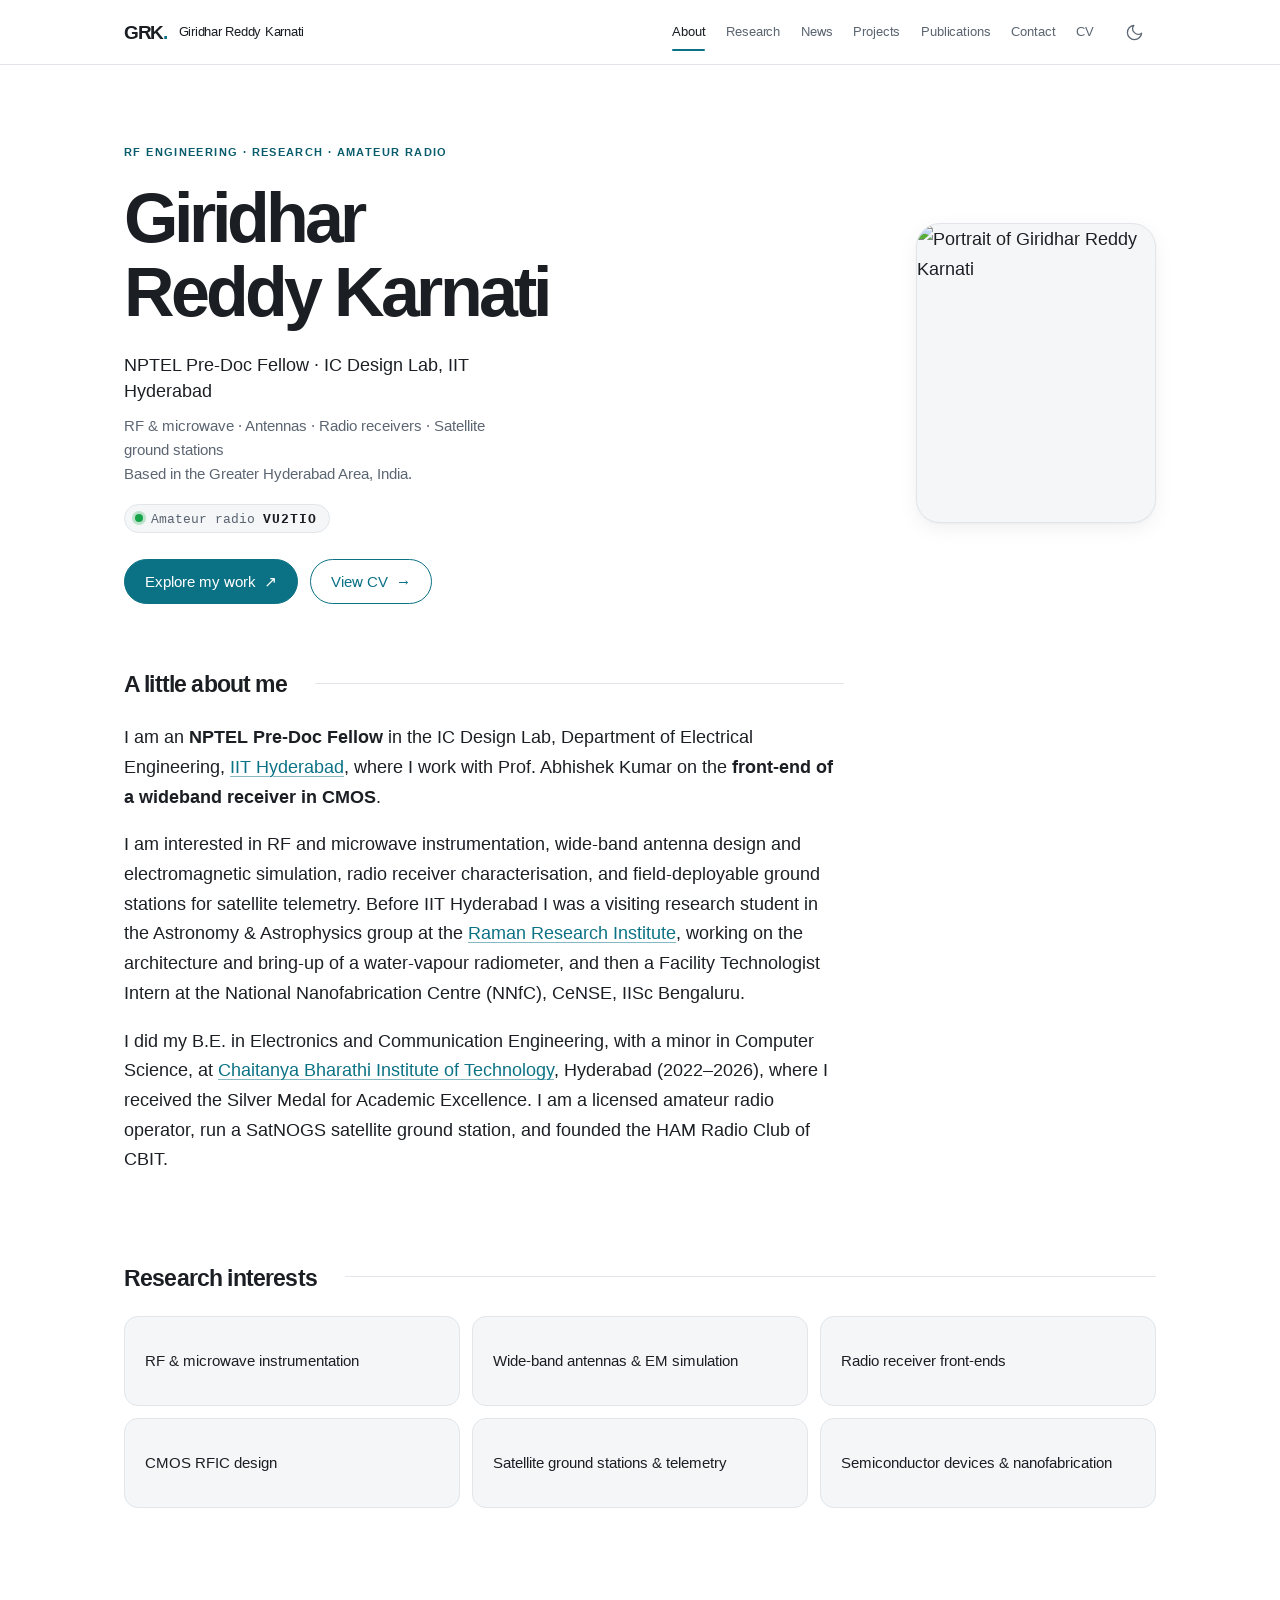
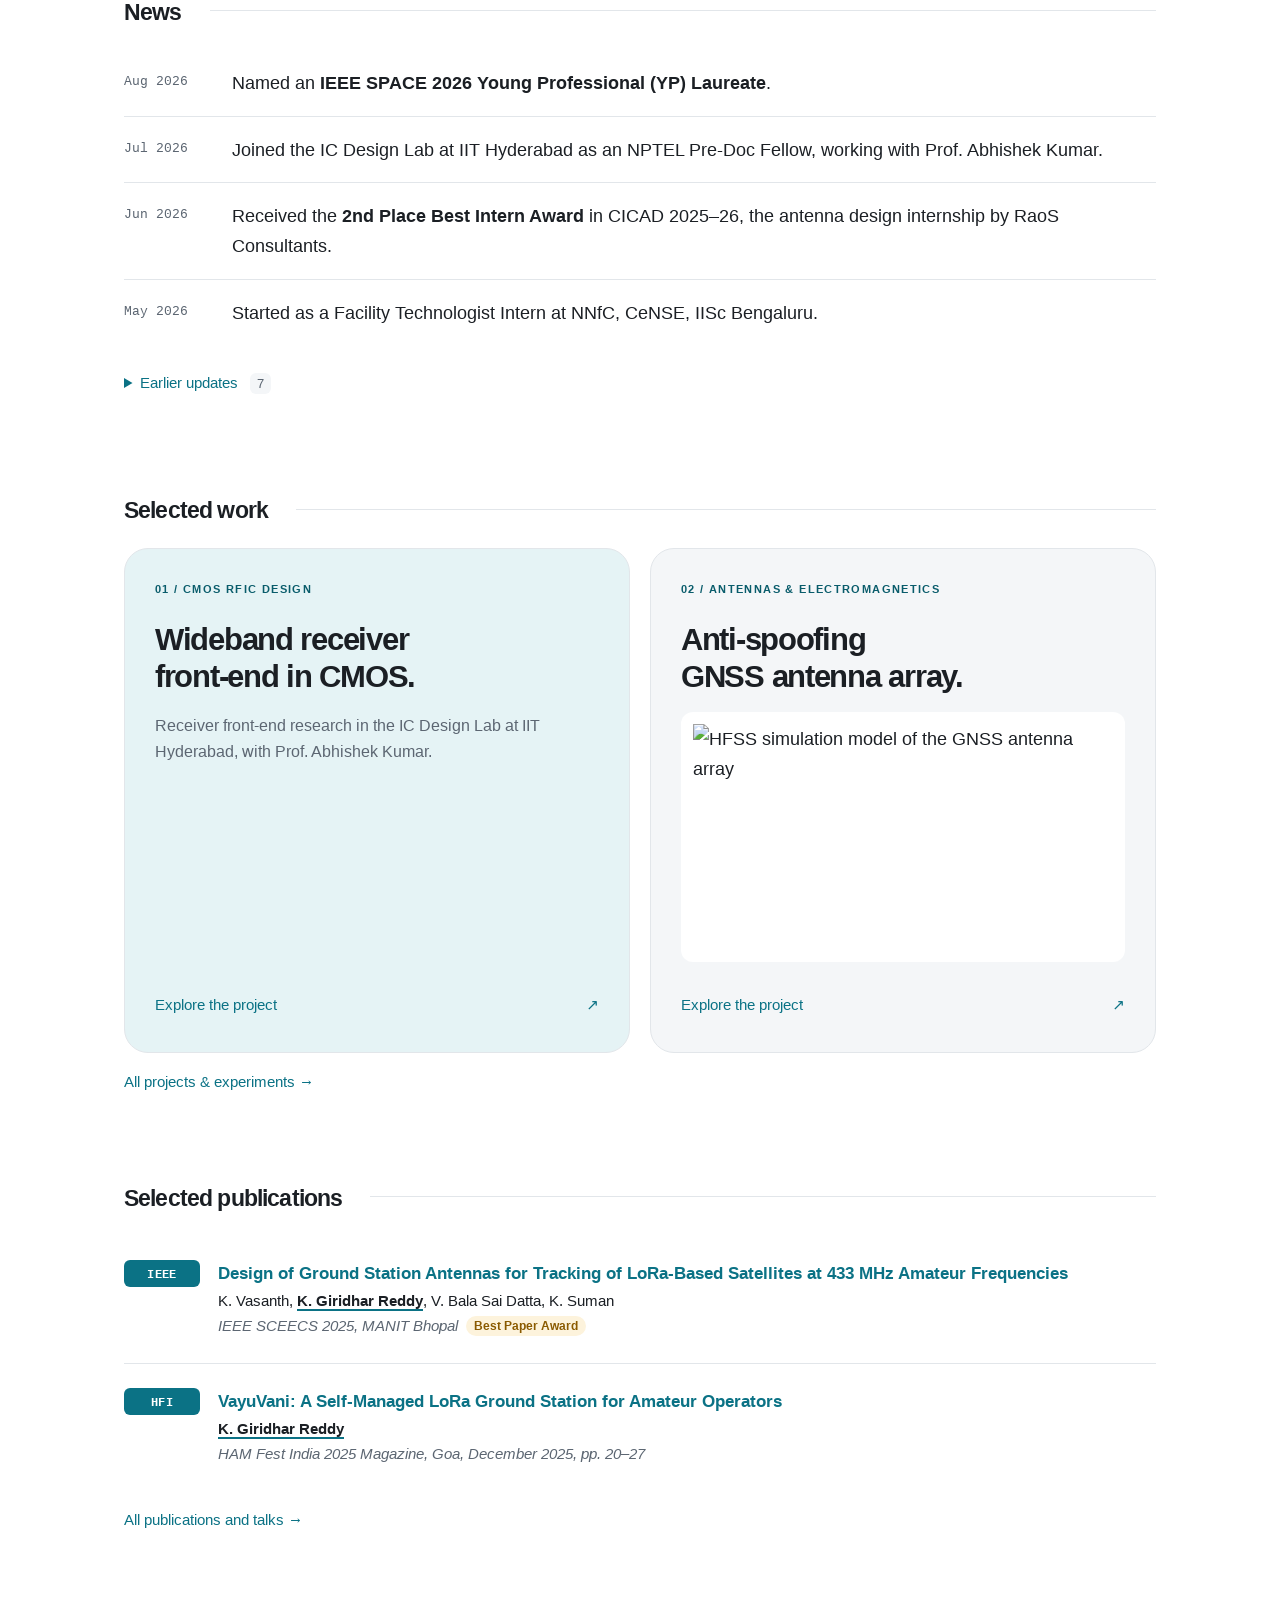
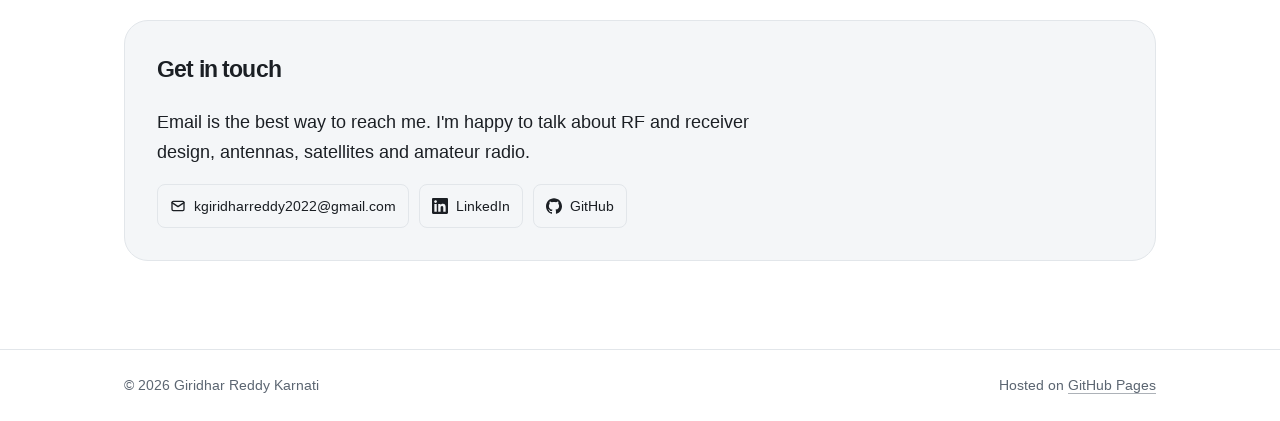
==== commit 9aab3f36: "Complete portfolio credentials and achievements from supplied profile; refresh CV PDF" ====
--- a/index.html
+++ b/index.html
@@ -93,13 +93,13 @@
 
     <header class="site-header">
       <nav class="container nav" aria-label="Main">
-        <a class="brand" href="#about" aria-label="Giridhar Reddy Karnati — home"><span class="brand-mark" aria-hidden="true">GRK<span>.</span></span><span class="brand-name">Giridhar Reddy Karnati</span></a>
+        <a class="brand" href="/" aria-label="Giridhar Reddy Karnati — home"><span class="brand-mark" aria-hidden="true">GRK<span>.</span></span><span class="brand-name">Giridhar Reddy Karnati</span></a>
         <div class="nav-right">
           <button class="icon-btn nav-toggle" type="button" aria-expanded="false" aria-controls="nav-links" aria-label="Open menu">
             <svg viewBox="0 0 24 24" aria-hidden="true"><path class="menu-line-top" d="M4 8h16" /><path class="menu-line-bottom" d="M4 16h16" /></svg>
           </button>
           <ul class="nav-links" id="nav-links">
-            <li><a href="#about">About</a></li>
+            <li><a href="/" data-section="about">About</a></li>
             <li><a href="#research">Research</a></li>
             <li><a href="#news">News</a></li>
             <li><a href="#projects">Projects</a></li>
@@ -127,6 +127,7 @@
             <h1 id="name" class="hero-name">Giridhar Reddy Karnati</h1>
             <p class="hero-role">NPTEL Pre-Doc Fellow · IC Design Lab, IIT Hyderabad</p>
             <p class="hero-meta">RF &amp; microwave · Antennas · Radio receivers · Satellite ground stations</p>
+            <p class="hero-meta">Based in the Greater Hyderabad Area, India.</p>
             <p class="callsign" title="Licensed amateur radio operator (General Grade)">
               <span class="dot" aria-hidden="true"></span>
               Amateur radio <b>VU2TIO</b>
@@ -296,7 +297,7 @@
                   <a href="https://hfi2025.in/hfimag.pdf">VayuVani: A Self-Managed LoRa Ground Station for Amateur Operators</a>
                 </p>
                 <p class="pub-authors"><span class="me">K. Giridhar Reddy</span></p>
-                <p class="pub-venue">HAM Fest India 2025 Magazine, Goa, pp. 20–27</p>
+                <p class="pub-venue">HAM Fest India 2025 Magazine, Goa, December 2025, pp. 20–27</p>
               </div>
             </li>
           </ol>
--- a/assets/css/style.css
+++ b/assets/css/style.css
@@ -1097,6 +1097,13 @@
   border-block-start: 1px solid var(--border);
   color: var(--text-muted);
   font-size: 0.82rem;
+}
+
+/* Credential IDs wrap on narrow screens without changing the stored identifier. */
+.credential-id code {
+  font-family: var(--font-mono);
+  font-size: 0.85em;
+  overflow-wrap: anywhere;
 }
 
 /* ---------- 8. CV ---------- */
